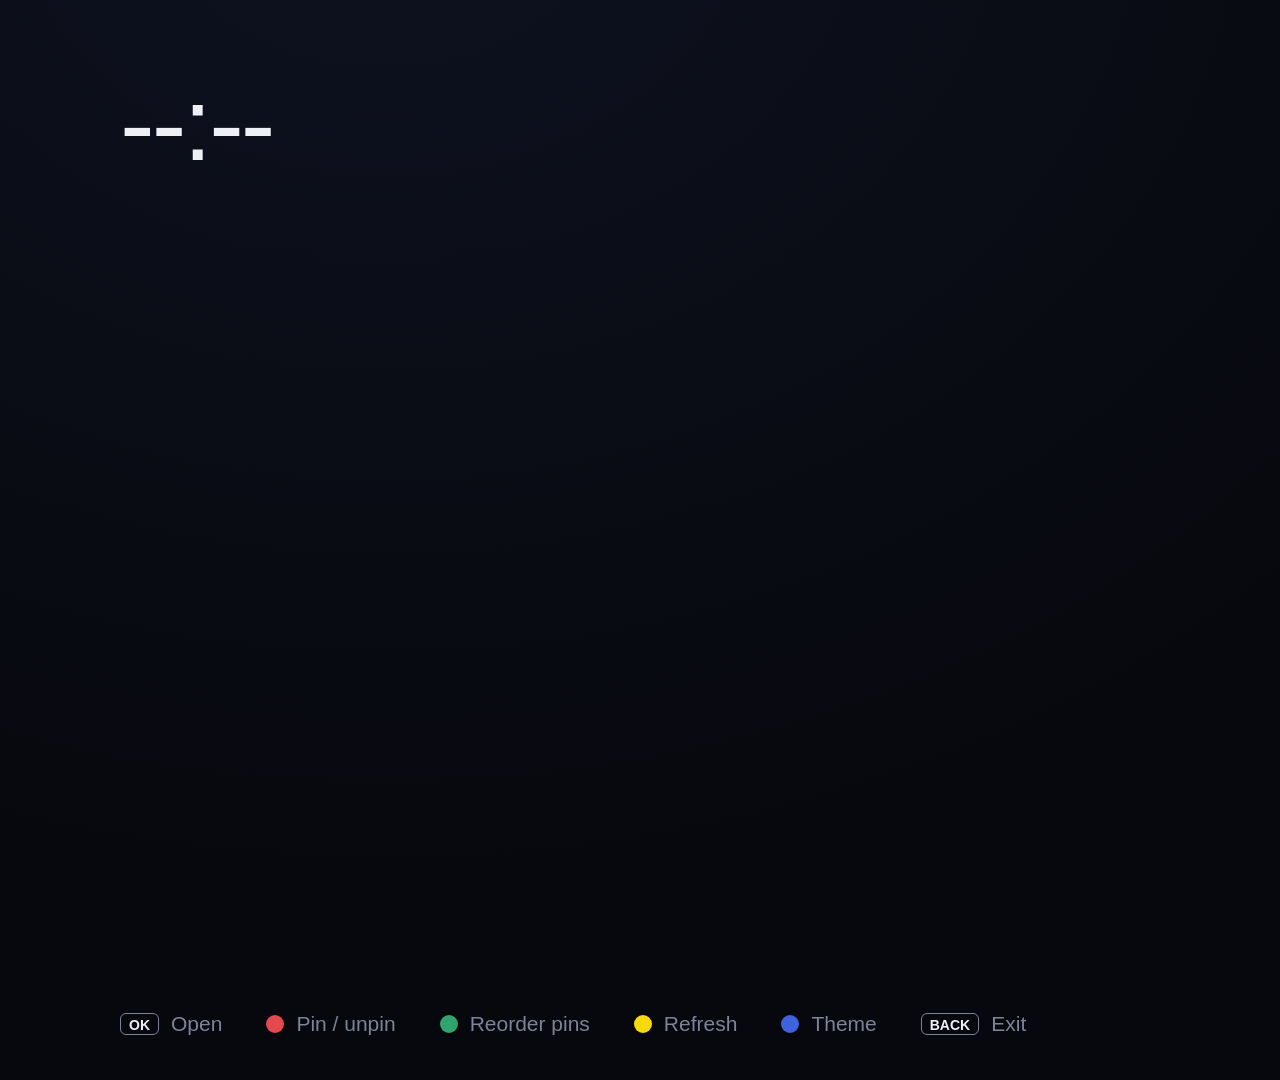
==== samsung-tv-launcher/index.html @ f53cda6d "Auto-save" ====
<!DOCTYPE html>
<html lang="en">
<head>
<meta charset="utf-8">
<meta name="viewport" content="width=1920, height=1080, user-scalable=no">
<title>Nocturne</title>
<link rel="stylesheet" href="css/style.css">
</head>
<body class="theme-midnight">
<div id="stage">
  <div id="glow"></div>

  <header id="top">
    <div>
      <div id="clock">--:--</div>
      <div id="date"></div>
    </div>
    <div id="brand">nocturne<span id="mode-badge"></span></div>
  </header>

  <main id="viewport">
    <div id="rows"></div>
  </main>

  <footer id="hints">
    <span><b class="k">OK</b> Open</span>
    <span><b class="k red"></b> Pin / unpin</span>
    <span><b class="k green"></b> Reorder pins</span>
    <span><b class="k yellow"></b> Refresh</span>
    <span><b class="k blue"></b> Theme</span>
    <span><b class="k">BACK</b> Exit</span>
  </footer>

  <div id="toast"></div>
</div>
<script src="js/apps.js"></script>
<script src="js/main.js"></script>
</body>
</html>
---- samsung-tv-launcher/css/style.css ----
/* Nocturne: a dark app grid for Samsung Tizen TVs.
   Laid out on a fixed 1920x1080 stage (the TV's web viewport). Needs Tizen 4.0+ (2018+ TVs) for CSS variables. */

* { box-sizing: border-box; margin: 0; padding: 0; }

.theme-midnight {
  --bg: #07080d;
  --bg2: #0e1220;
  --panel: rgba(255, 255, 255, 0.04);
  --text: #eef0f6;
  --muted: #7d8399;
  --ring: #ffffff;
  --accent: #8ea2ff;
}
.theme-oled {
  --bg: #000000;
  --bg2: #000000;
  --panel: rgba(255, 255, 255, 0.03);
  --text: #f5f5f5;
  --muted: #6b6b6b;
  --ring: #ffffff;
  --accent: #d0d0d0;
}
.theme-aurora {
  --bg: #050b0c;
  --bg2: #0b1d1f;
  --panel: rgba(120, 255, 220, 0.05);
  --text: #e9fbf6;
  --muted: #6f9690;
  --ring: #7dffd9;
  --accent: #7dffd9;
}

html, body {
  width: 100%;
  height: 100%;
  overflow: hidden;
  background: #000;
  font-family: "SamsungOne", "Segoe UI", "Helvetica Neue", Arial, sans-serif;
  -webkit-font-smoothing: antialiased;
}

#stage {
  position: absolute;
  left: 0;
  top: 0;
  width: 1920px;
  height: 1080px;
  overflow: hidden;
  color: var(--text);
  background: radial-gradient(ellipse at 20% -10%, var(--bg2) 0%, var(--bg) 60%);
  transform-origin: 0 0;
  transition: background 0.6s ease;
}

/* Soft colour wash that follows the focused app's brand colour */
#glow {
  position: absolute;
  left: -200px;
  top: -300px;
  width: 1400px;
  height: 1000px;
  opacity: 0.35;
  pointer-events: none;
  transition: background 0.6s ease;
}
.theme-oled #glow { opacity: 0.18; }

#top {
  position: relative;
  display: flex;
  justify-content: space-between;
  align-items: flex-end;
  padding: 72px 120px 0;
}
#clock {
  font-size: 104px;
  font-weight: 200;
  letter-spacing: -3px;
  line-height: 1;
}
#date {
  margin-top: 14px;
  font-size: 28px;
  color: var(--muted);
  letter-spacing: 0.5px;
}
#brand {
  font-size: 26px;
  letter-spacing: 10px;
  text-transform: uppercase;
  color: var(--muted);
}
#mode-badge {
  display: none;
  margin-left: 24px;
  padding: 6px 16px;
  border-radius: 999px;
  font-size: 18px;
  letter-spacing: 2px;
  color: #000;
  background: var(--accent);
}
#mode-badge.on { display: inline-block; }

#viewport {
  position: absolute;
  left: 0;
  right: 0;
  top: 300px;
  bottom: 110px;
  overflow: hidden;
}
#rows {
  padding: 0 120px;
  transition: transform 0.35s cubic-bezier(0.2, 0.8, 0.2, 1);
}

.section-title {
  font-size: 26px;
  font-weight: 600;
  letter-spacing: 3px;
  text-transform: uppercase;
  color: var(--muted);
  margin: 0 0 22px 4px;
}
.section { margin-bottom: 50px; }

.row {
  display: flex;
  margin-bottom: 30px;
}

.tile {
  position: relative;
  flex: none;
  margin-right: 30px;
  transition: transform 0.22s cubic-bezier(0.2, 0.8, 0.2, 1), opacity 0.22s ease;
}
.tile-art {
  position: relative;
  display: flex;
  align-items: center;
  justify-content: center;
  border-radius: 22px;
  overflow: hidden;
  background: var(--panel);
  box-shadow: 0 18px 40px rgba(0, 0, 0, 0.45);
}
.tile-art::after {
  /* glass highlight */
  content: "";
  position: absolute;
  left: 0; top: 0; right: 0; bottom: 0;
  background: linear-gradient(160deg, rgba(255, 255, 255, 0.10) 0%, rgba(255, 255, 255, 0) 45%);
  pointer-events: none;
}
.tile-art img {
  max-width: 46%;
  max-height: 58%;
}
.mono {
  font-size: 64px;
  font-weight: 700;
  letter-spacing: -1px;
  color: #fff;
  text-shadow: 0 4px 20px rgba(0, 0, 0, 0.35);
}
.tile-name {
  margin-top: 14px;
  font-size: 24px;
  color: var(--muted);
  white-space: nowrap;
  overflow: hidden;
  text-overflow: ellipsis;
  opacity: 0;
  transition: opacity 0.2s ease;
}

/* Pinned row: big 16:9 tiles */
.pinned .tile-art { width: 380px; height: 214px; }
.pinned .mono { font-size: 80px; }
.pinned .tile { width: 380px; }

/* All-apps grid: smaller tiles */
.grid .tile-art { width: 250px; height: 141px; border-radius: 18px; }
.grid .tile { width: 250px; }
.grid .mono { font-size: 52px; }
.grid .tile-name { font-size: 21px; }

.tile.focused { transform: scale(1.09); z-index: 2; }
.tile.focused .tile-art {
  box-shadow: 0 0 0 5px var(--ring), 0 26px 60px rgba(0, 0, 0, 0.6);
}
.tile.focused .tile-name { opacity: 1; color: var(--text); }
.tile.moving .tile-art { box-shadow: 0 0 0 5px var(--accent), 0 0 50px var(--accent); }
.tile.pinned-mark::before {
  content: "";
  position: absolute;
  top: 12px;
  right: 12px;
  z-index: 3;
  width: 12px;
  height: 12px;
  border-radius: 50%;
  background: var(--accent);
}

.empty {
  font-size: 26px;
  color: var(--muted);
  padding: 40px 4px;
}

#hints {
  position: absolute;
  left: 120px;
  right: 120px;
  bottom: 44px;
  display: flex;
  font-size: 21px;
  color: var(--muted);
}
#hints span { margin-right: 44px; display: flex; align-items: center; }
.k {
  display: inline-block;
  min-width: 22px;
  height: 22px;
  margin-right: 12px;
  padding: 0 8px;
  border-radius: 6px;
  font-size: 14px;
  line-height: 22px;
  text-align: center;
  color: var(--text);
  border: 1px solid var(--muted);
}
.k.red, .k.green, .k.yellow, .k.blue { padding: 0; border: 0; border-radius: 50%; min-width: 18px; height: 18px; }
.k.red { background: #e5484d; }
.k.green { background: #30a46c; }
.k.yellow { background: #f5d90a; }
.k.blue { background: #3e63dd; }

#toast {
  position: absolute;
  left: 50%;
  bottom: 120px;
  padding: 18px 34px;
  border-radius: 14px;
  font-size: 24px;
  color: var(--text);
  background: rgba(30, 32, 44, 0.92);
  opacity: 0;
  transform: translate(-50%, 20px);
  transition: opacity 0.25s ease, transform 0.25s ease;
  pointer-events: none;
}
#toast.show { opacity: 1; transform: translate(-50%, 0); }
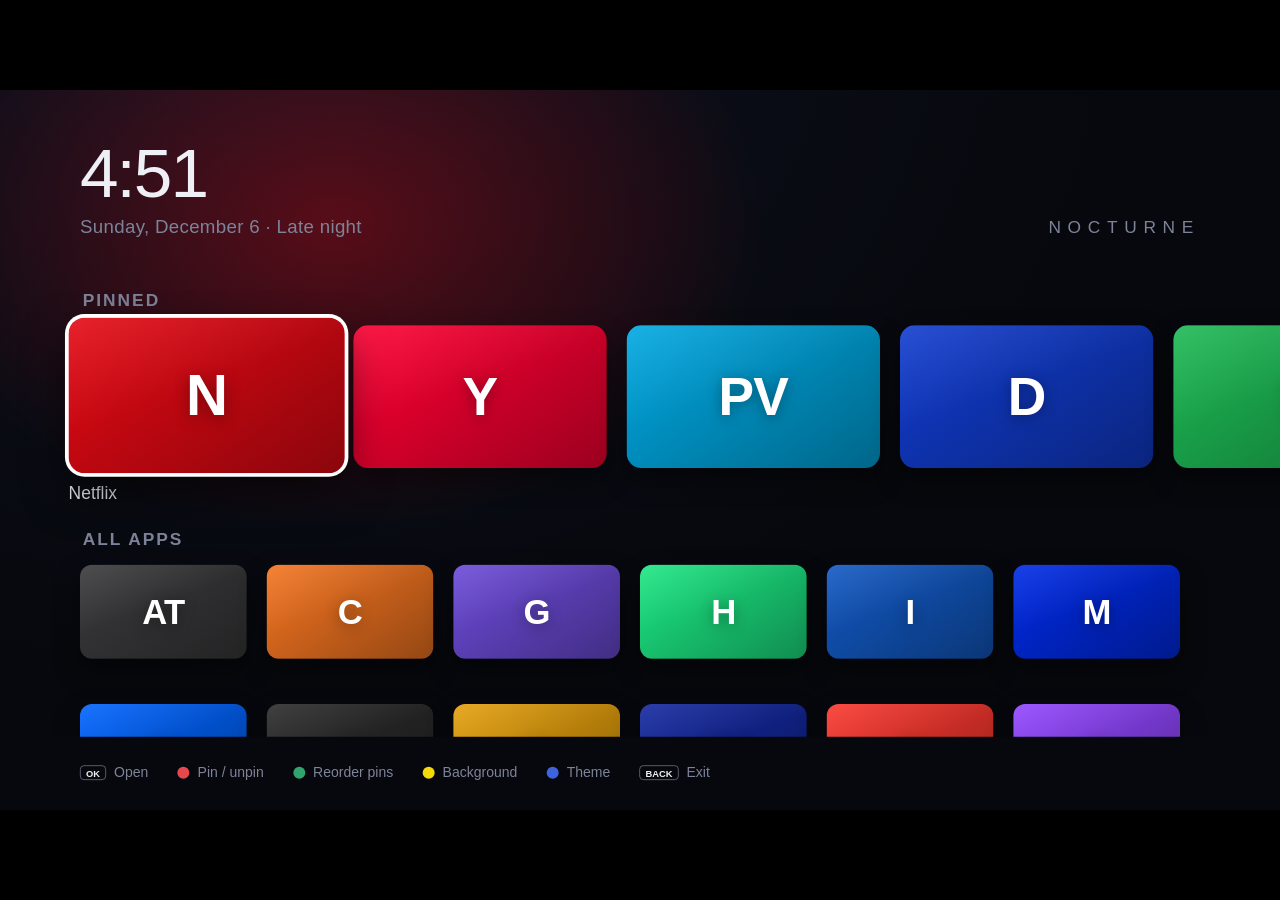
==== commit b0a97f8a: "Auto-save" ====
--- a/samsung-tv-launcher/index.html
+++ b/samsung-tv-launcher/index.html
@@ -8,6 +8,7 @@
 </head>
 <body class="theme-midnight">
 <div id="stage">
+  <div id="bg"></div>
   <div id="glow"></div>
 
   <header id="top">
@@ -26,7 +27,7 @@
     <span><b class="k">OK</b> Open</span>
     <span><b class="k red"></b> Pin / unpin</span>
     <span><b class="k green"></b> Reorder pins</span>
-    <span><b class="k yellow"></b> Refresh</span>
+    <span><b class="k yellow"></b> Background</span>
     <span><b class="k blue"></b> Theme</span>
     <span><b class="k">BACK</b> Exit</span>
   </footer>
@@ -34,6 +35,7 @@
   <div id="toast"></div>
 </div>
 <script src="js/apps.js"></script>
+<script src="backgrounds/backgrounds.js"></script>
 <script src="js/main.js"></script>
 </body>
 </html>
--- a/samsung-tv-launcher/css/style.css
+++ b/samsung-tv-launcher/css/style.css
@@ -51,6 +51,75 @@
   background: radial-gradient(ellipse at 20% -10%, var(--bg2) 0%, var(--bg) 60%);
   transform-origin: 0 0;
   transition: background 0.6s ease;
+}
+
+/* ---------- Backgrounds (Yellow button cycles them) ---------- */
+#bg {
+  position: absolute;
+  left: 0; top: 0;
+  width: 1920px;
+  height: 1080px;
+  overflow: hidden;
+  pointer-events: none;
+  background-size: cover;
+  background-position: center;
+}
+#bg.photo::after {
+  /* darken photos so tiles and text stay readable */
+  content: "";
+  position: absolute;
+  left: 0; top: 0; right: 0; bottom: 0;
+  background:
+    linear-gradient(180deg, rgba(0, 0, 0, 0.35) 0%, rgba(0, 0, 0, 0.55) 45%, rgba(0, 0, 0, 0.85) 100%),
+    linear-gradient(90deg, rgba(0, 0, 0, 0.45) 0%, rgba(0, 0, 0, 0) 60%);
+}
+#bg.photo ~ #glow { opacity: 0.12; }
+
+#bg.bg-nebula {
+  background:
+    radial-gradient(ellipse at 78% 18%, rgba(170, 60, 255, 0.45) 0%, rgba(0, 0, 0, 0) 45%),
+    radial-gradient(ellipse at 18% 85%, rgba(255, 60, 140, 0.30) 0%, rgba(0, 0, 0, 0) 50%),
+    radial-gradient(ellipse at 50% 50%, rgba(40, 60, 200, 0.25) 0%, rgba(0, 0, 0, 0) 60%),
+    #05040c;
+}
+#bg.bg-dusk {
+  background: linear-gradient(180deg, #1a0f2e 0%, #3b1d3f 30%, #7a3b3b 58%, #120b14 82%, #070509 100%);
+}
+#bg.bg-dusk::after {
+  content: "";
+  position: absolute;
+  left: 0; top: 0; right: 0; bottom: 0;
+  background: linear-gradient(180deg, rgba(0, 0, 0, 0.15) 0%, rgba(0, 0, 0, 0.7) 100%);
+}
+
+/* Aurora: two big blurred colour blobs drifting slowly. Uses transforms only, so it stays smooth on TV hardware. */
+#bg.bg-aurora { background: #03060a; }
+#bg.bg-aurora::before,
+#bg.bg-aurora::after {
+  content: "";
+  position: absolute;
+  width: 1500px;
+  height: 900px;
+  border-radius: 50%;
+  opacity: 0.55;
+}
+#bg.bg-aurora::before {
+  left: -300px; top: -350px;
+  background: radial-gradient(ellipse at center, rgba(60, 255, 190, 0.55) 0%, rgba(0, 0, 0, 0) 65%);
+  animation: drift-a 26s ease-in-out infinite alternate;
+}
+#bg.bg-aurora::after {
+  right: -400px; top: -150px;
+  background: radial-gradient(ellipse at center, rgba(110, 90, 255, 0.55) 0%, rgba(0, 0, 0, 0) 65%);
+  animation: drift-b 32s ease-in-out infinite alternate;
+}
+@keyframes drift-a {
+  from { transform: translate(0, 0) scale(1); }
+  to { transform: translate(500px, 160px) scale(1.25); }
+}
+@keyframes drift-b {
+  from { transform: translate(0, 0) scale(1.1); }
+  to { transform: translate(-450px, 220px) scale(0.9); }
 }
 
 /* Soft colour wash that follows the focused app's brand colour */
@@ -129,6 +198,7 @@
 .row {
   display: flex;
   margin-bottom: 30px;
+  transition: transform 0.35s cubic-bezier(0.2, 0.8, 0.2, 1);
 }
 
 .tile {
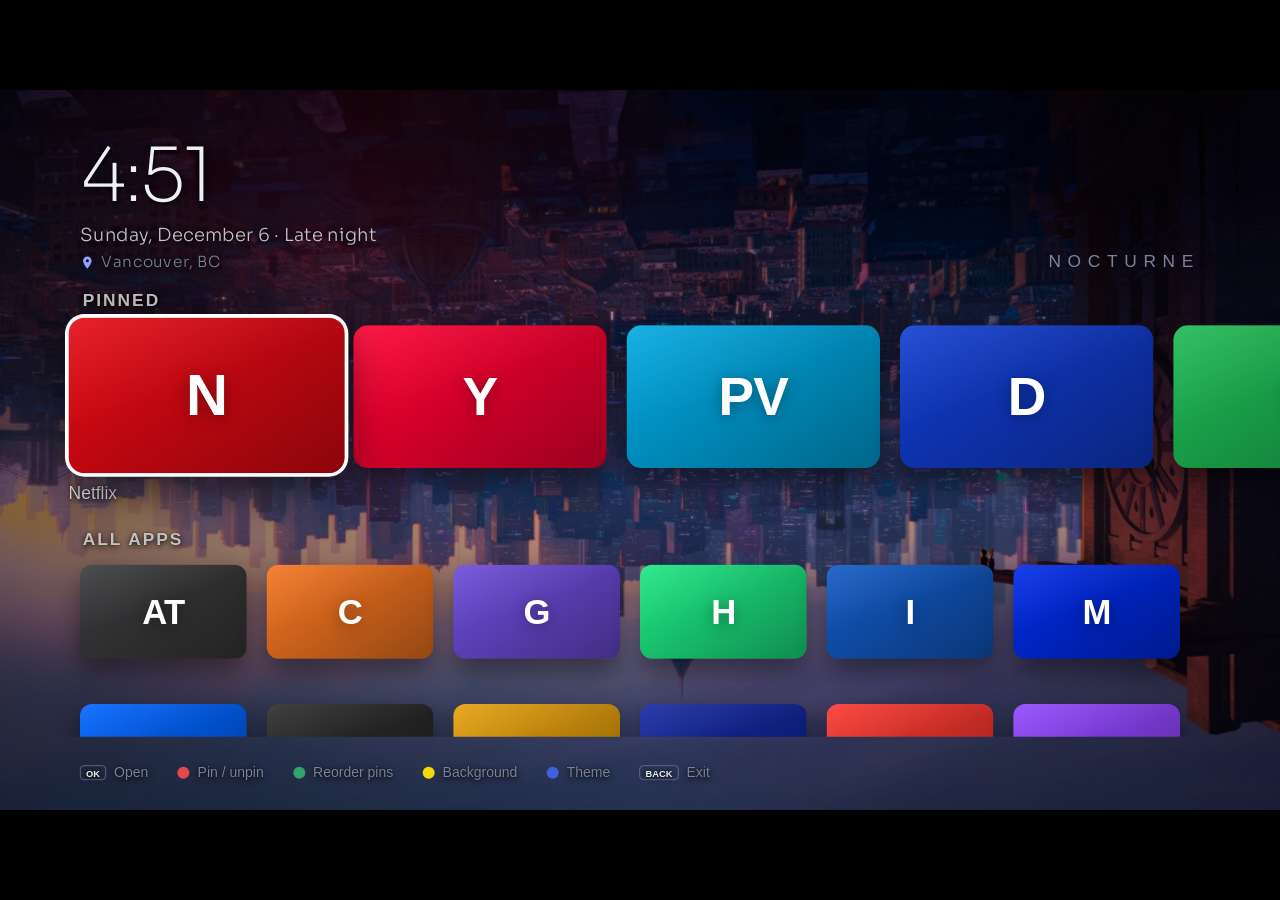
==== commit e08a884d: "Auto-save" ====
--- a/samsung-tv-launcher/index.html
+++ b/samsung-tv-launcher/index.html
@@ -15,6 +15,10 @@
     <div>
       <div id="clock">--:--</div>
       <div id="date"></div>
+      <div id="location">
+        <svg viewBox="0 0 24 24" aria-hidden="true"><path d="M12 2a7 7 0 0 0-7 7c0 5.2 7 13 7 13s7-7.8 7-13a7 7 0 0 0-7-7zm0 9.5A2.5 2.5 0 1 1 12 6.5a2.5 2.5 0 0 1 0 5z"/></svg>
+        <span id="location-name"></span>
+      </div>
     </div>
     <div id="brand">nocturne<span id="mode-badge"></span></div>
   </header>
@@ -34,6 +38,7 @@
 
   <div id="toast"></div>
 </div>
+<script src="js/settings.js"></script>
 <script src="js/apps.js"></script>
 <script src="backgrounds/backgrounds.js"></script>
 <script src="js/main.js"></script>
--- a/samsung-tv-launcher/css/style.css
+++ b/samsung-tv-launcher/css/style.css
@@ -2,6 +2,18 @@
    Laid out on a fixed 1920x1080 stage (the TV's web viewport). Needs Tizen 4.0+ (2018+ TVs) for CSS variables. */
 
 * { box-sizing: border-box; margin: 0; padding: 0; }
+
+/* Sora (SIL Open Font License, see fonts/OFL.txt), bundled so it works without internet */
+@font-face {
+  font-family: "Sora";
+  font-weight: 200;
+  src: url("../fonts/sora-200.woff2") format("woff2"), url("../fonts/sora-200.woff") format("woff");
+}
+@font-face {
+  font-family: "Sora";
+  font-weight: 300;
+  src: url("../fonts/sora-300.woff2") format("woff2"), url("../fonts/sora-300.woff") format("woff");
+}
 
 .theme-midnight {
   --bg: #07080d;
@@ -70,10 +82,20 @@
   position: absolute;
   left: 0; top: 0; right: 0; bottom: 0;
   background:
-    linear-gradient(180deg, rgba(0, 0, 0, 0.35) 0%, rgba(0, 0, 0, 0.55) 45%, rgba(0, 0, 0, 0.85) 100%),
-    linear-gradient(90deg, rgba(0, 0, 0, 0.45) 0%, rgba(0, 0, 0, 0) 60%);
-}
-#bg.photo ~ #glow { opacity: 0.12; }
+    linear-gradient(180deg, rgba(0, 0, 0, 0.30) 0%, rgba(0, 0, 0, 0.15) 40%, rgba(0, 0, 0, 0.45) 100%),
+    linear-gradient(90deg, rgba(0, 0, 0, 0.30) 0%, rgba(0, 0, 0, 0) 50%);
+}
+/* keep small text legible over busy photos */
+#bg.photo ~ * .section-title,
+#bg.photo ~ * #date,
+#bg.photo ~ * #clock,
+#bg.photo ~ * #location,
+#bg.photo ~ * .tile-name,
+#bg.photo ~ #hints { text-shadow: 0 2px 10px rgba(0, 0, 0, 0.9), 0 0 2px rgba(0, 0, 0, 0.8); }
+#bg.photo ~ * .section-title { color: rgba(255, 255, 255, 0.75); }
+
+/* let the chosen background show through instead of the app-colour wash */
+#bg:not(.bg-none) ~ #glow { opacity: 0.14; }
 
 #bg.bg-nebula {
   background:
@@ -143,17 +165,38 @@
   padding: 72px 120px 0;
 }
 #clock {
-  font-size: 104px;
+  font-family: "Sora", "Segoe UI", sans-serif;
+  font-size: 112px;
   font-weight: 200;
-  letter-spacing: -3px;
+  letter-spacing: -4px;
   line-height: 1;
 }
 #date {
-  margin-top: 14px;
-  font-size: 28px;
-  color: var(--muted);
+  margin-top: 16px;
+  font-family: "Sora", "Segoe UI", sans-serif;
+  font-size: 27px;
+  font-weight: 300;
+  color: var(--text);
+  opacity: 0.8;
   letter-spacing: 0.5px;
 }
+#location {
+  display: flex;
+  align-items: center;
+  margin-top: 10px;
+  font-family: "Sora", "Segoe UI", sans-serif;
+  font-size: 23px;
+  font-weight: 300;
+  letter-spacing: 1px;
+  color: var(--muted);
+}
+#location svg {
+  width: 22px;
+  height: 22px;
+  margin-right: 10px;
+  fill: var(--accent);
+}
+#location.hidden { display: none; }
 #brand {
   font-size: 26px;
   letter-spacing: 10px;
